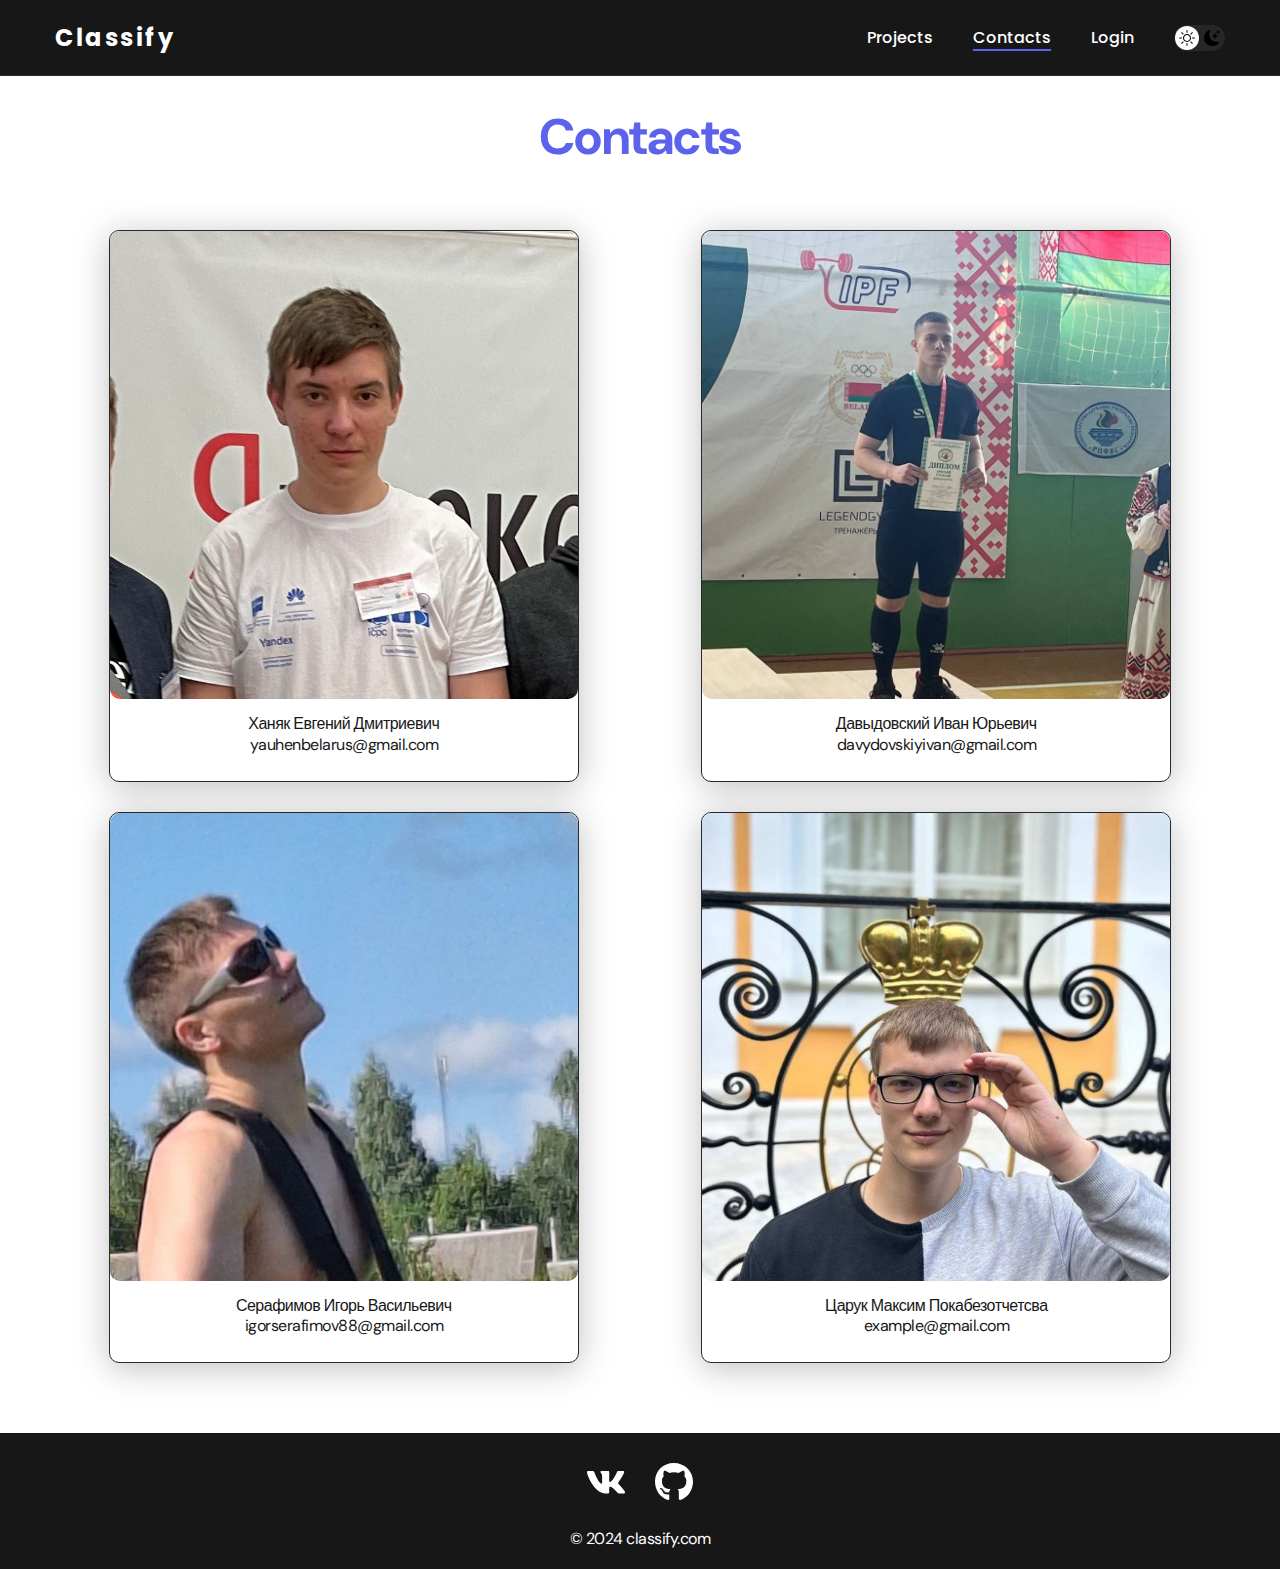
==== UI/html/contacts.html @ d3417418 "Added UI" ====
<!DOCTYPE html>
<html lang="en">
<head>
    <meta charset="UTF-8">
    <meta name="viewport" content="width=device-width, initial-scale=1.0">
    <title>Freelancer portfolio</title>
    <link rel="stylesheet" href="../css/main.css">
</head>
<body>

    <nav class="nav">
        <div class="container">
            <div class="nav-row">
                <a href=index.html class="logo"> <strong>Classify</strong> </a>
                
                
                <button class="dark-mode-btn">
                    <img src="../img/icons/sun.svg" alt="Light mode" class="dark-mode-btn__icon">
                    <img src="../img/icons/moon.svg" alt="Dark mode" class="dark-mode-btn__icon">
                </button>
                
                
                <ul class="nav-list">
                    <li class="nav-list__item"><a href="../html/index.html" class="nav-list__link">Projects</a></li>
                    <li class="nav-list__item"><a href="../html/contacts.html" class="nav-list__link   nav-list__link--active">Contacts</a></li>
                    <li class="nav-list__item"><a href="../html/login.html" class="nav-list__link">Login</a></li>
                </ul>
            </div>
        </div>
    </nav>


    <main class="section">
        <div class="container">
        
                <h1 class="title-1">Contacts</h1>

                <ul class="contacts">
                    <li class="contact">
                        <a href="../html/project-page.html">
                            <img src="../img/authors/Yauhen.jpg" alt="contact img" class="contact__img">
                            <h3 class="contact__title">Ханяк Евгений Дмитриевич <br>
                                yauhenbelarus@gmail.com</h3>
                        </a>
                    </li>
                    <li class="contact">
                        <a href="../html/project-page.html">
                            <img src="../img/authors/Ivan.jpg" alt="contact img" class="contact__img">
                            <h3 class="contact__title">Давыдовский Иван Юрьевич <br>
                                davydovskiyivan@gmail.com</h3>
                        </a>
                    </li>
                    <li class="contact">
                        <a href="../html/project-page.html">
                            <img src="../img/authors/Igor.jpg" alt="contact img" class="contact__img">
                            <h3 class="contact__title">Серафимов Игорь Васильевич <br>
                                igorserafimov88@gmail.com
                            </h3>
                        </a>
                    </li>
                    <li class="contact">
                        <a href="../html/project-page.html">
                            <img src="../img/authors/Maks.jpg" alt="contact img" class="contact__img">
                            <h3 class="contact__title">Царук Максим Покабезотчетсва <br>
                                example@gmail.com
                            </h3>
                        </a>
                    </li>
                </ul>
                
            </div>
    </main>


    <footer class="footer">
        <div class="container">
            <div class="footer__wrapper">
                <ul class="social">
                    <li class="social__item">
                        <a href="#!"><img src="../img/icons/vk.svg" alt="link"></a>
                    </li>
                    <li class="social__item">
                        <a href="#!"><img src="../img/icons/gitHub.svg" alt="link"></a>
                    </li>
                </ul>
                <div class="copyright">
                    <p>© 2024 classify.com</p>
                </div>
            </div>
        </div>
    </footer>

    <script src="../js/main.js"></script>

</body>
</html>
---- UI/css/main.css ----
@import "./reset.css";
@import url('https://fonts.googleapis.com/css2?family=DM+Sans:ital,opsz,wght@0,9..40,100..1000;1,9..40,100..1000&family=Poppins:ital,wght@0,100;0,300;0,400;0,500;0,700;0,900;1,100;1,300;1,400;1,500;1,700;1,900&display=swap');

@import "./header.css";
@import "./navigation.css";
@import "./section.css";
@import "./contacts.css";
@import "./login.css";
@import "./footer.css";
@import "./media.css";


/*
font-family: "DM Sans", sans-serif;
font-family: "Poppins", sans-serif; 
*/


/*{
    border: 1px solid red;
} */


:root {
    --black: #171718;
    --black-border: #26292D;
    --white: #ffffff;
    --purple: #5C62EC;

    --text-color: var(--black);
    --dark-bg: var(--black);
    --dark-border: var(--black-border);
    --header-text: var(--white);
    --accent: var(--purple);

    /* Light mode */
    --page-bg: var(--white);
    --text-color: var(--black);

    --title-1: var(--accent);

    --project-card-bg: var(--white);
    --project-card-text: var(--black);
    --box-shadow: 0px 5px 35px  rgba(0, 0, 0, 0.25);
}


.dark {
    /* Dark mode */
    --page-bg: #252526;
    --text-color: var(--white);

    --title-1: var(--white);

    --project-card-bg: var(--black);
    --project-card-text: var(--white);
    --box-shadow: 0px 5px 35px  rgba(0, 0, 0, 0.8);
}


html, body {
    display: flex;
    flex-direction: column;
    min-height: 100vh;

    font-family: "DM Sans", sans-serif;
    letter-spacing: -0.5px;

    /* Color mode */
    background-color: var(--page-bg);
    color: var(--text-color);
}


/* General */

.container{
    margin: 0 auto;
    padding: 0 15px;
    max-width: 1200px; 
}


.none {
    display: none !important;
}


.section {
    padding: 70px 0;
}

.title-1 {
    margin-top: 35px;
    margin-bottom: 60px;

    font-size: 50px;
    font-weight: 700;
    line-height: 1.3;
    color: var(--title-1);
    text-align: center;
}



.title-2 {
    margin-bottom: 20px;

    font-size: 40px;
    line-height: 1.3;
    font-weight: 700;
}
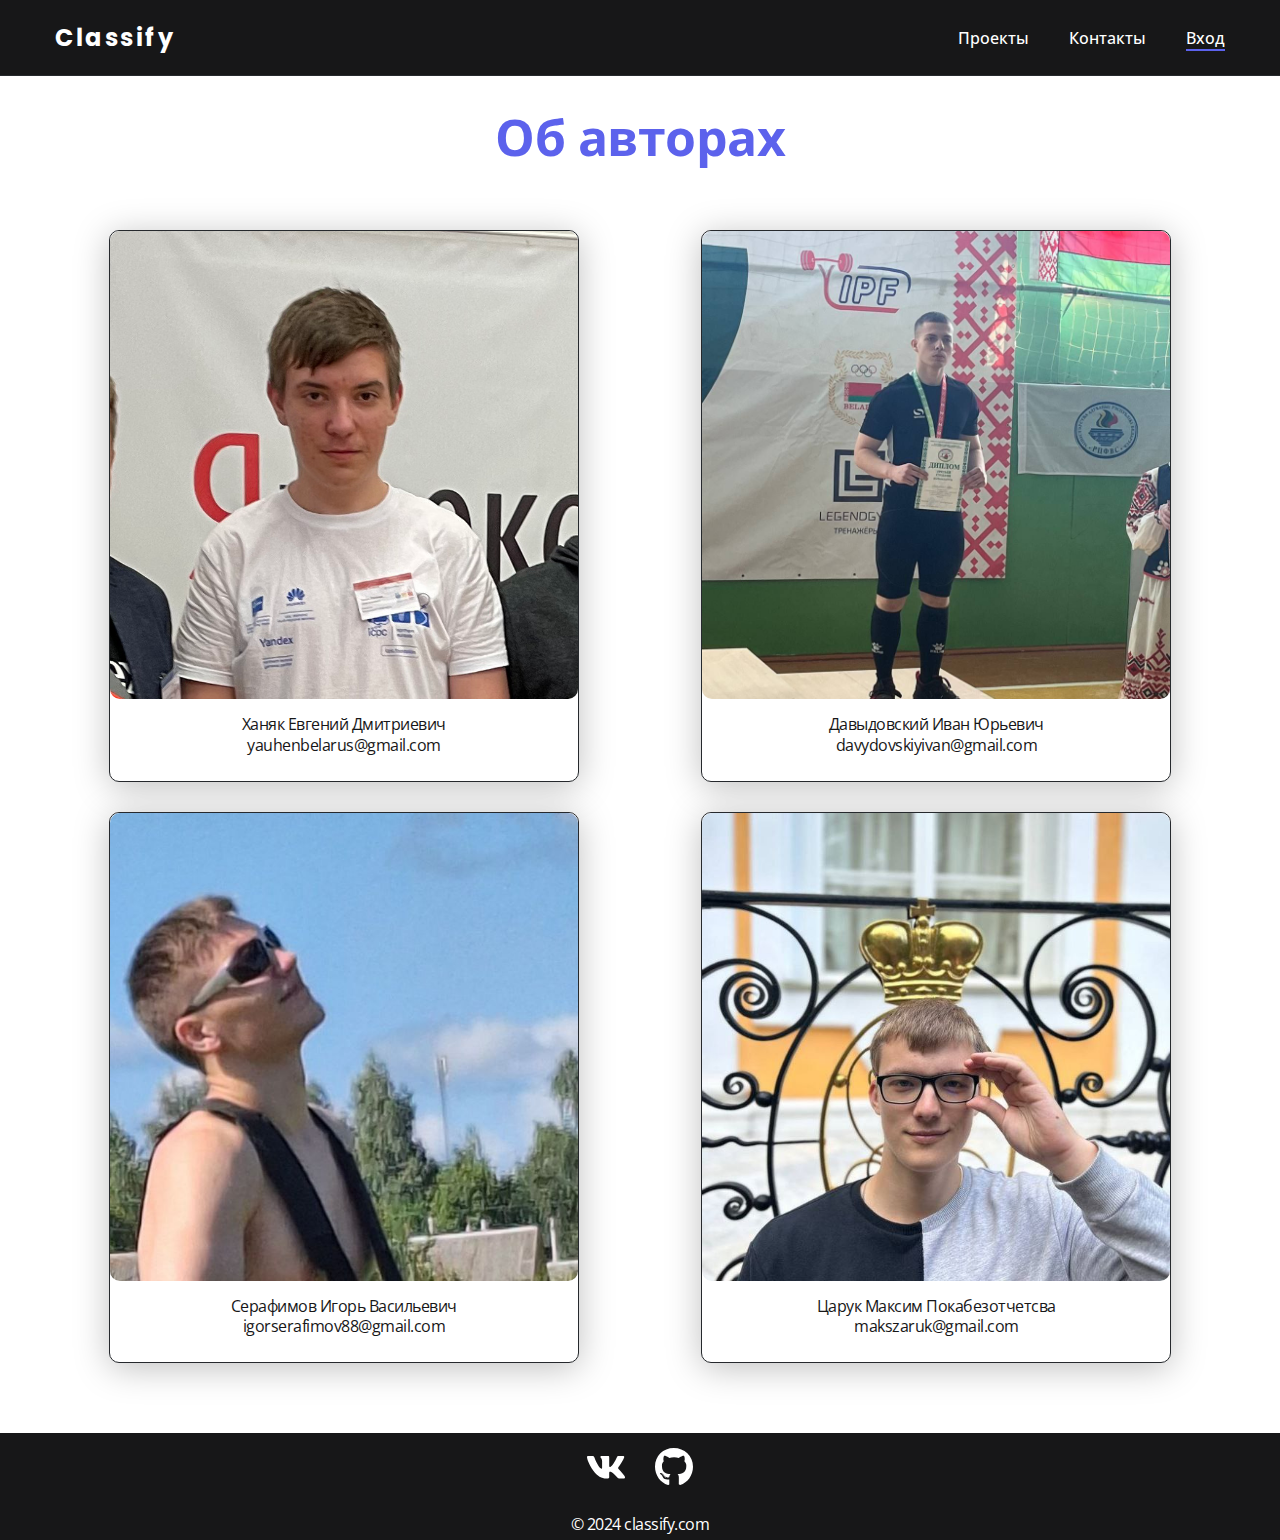
==== commit 3d231b1a: "Added page about authors" ====
--- a/UI/html/contacts.html
+++ b/UI/html/contacts.html
@@ -3,9 +3,12 @@
 <head>
     <meta charset="UTF-8">
     <meta name="viewport" content="width=device-width, initial-scale=1.0">
-    <title>Freelancer portfolio</title>
+    <title>Classify</title>
     <link rel="stylesheet" href="../css/main.css">
+    <link rel="shortcut icon" href="../img/png/Logo_BNTU.png"/>
+    
 </head>
+
 <body>
 
     <nav class="nav">
@@ -14,16 +17,10 @@
                 <a href=index.html class="logo"> <strong>Classify</strong> </a>
                 
                 
-                <button class="dark-mode-btn">
-                    <img src="../img/icons/sun.svg" alt="Light mode" class="dark-mode-btn__icon">
-                    <img src="../img/icons/moon.svg" alt="Dark mode" class="dark-mode-btn__icon">
-                </button>
-                
-                
                 <ul class="nav-list">
-                    <li class="nav-list__item"><a href="../html/index.html" class="nav-list__link">Projects</a></li>
-                    <li class="nav-list__item"><a href="../html/contacts.html" class="nav-list__link   nav-list__link--active">Contacts</a></li>
-                    <li class="nav-list__item"><a href="../html/login.html" class="nav-list__link">Login</a></li>
+                    <li class="nav-list__item"><a href="index.html" class="nav-list__link">Проекты</a></li>
+                    <li class="nav-list__item"><a href="contacts.html" class="nav-list__link">Контакты</a></li>
+                    <li class="nav-list__item"><a href="login.html" class="nav-list__link  nav-list__link--active">Вход</a></li>
                 </ul>
             </div>
         </div>
@@ -32,29 +29,29 @@
 
     <main class="section">
         <div class="container">
-        
-                <h1 class="title-1">Contacts</h1>
+            <div class="contacts-page">
+                <h1 class="title-1">Об авторах</h1>
 
                 <ul class="contacts">
                     <li class="contact">
                         <a href="../html/project-page.html">
                             <img src="../img/authors/Yauhen.jpg" alt="contact img" class="contact__img">
                             <h3 class="contact__title">Ханяк Евгений Дмитриевич <br>
-                                yauhenbelarus@gmail.com</h3>
+                                                       yauhenbelarus@gmail.com</h3>
                         </a>
                     </li>
                     <li class="contact">
                         <a href="../html/project-page.html">
                             <img src="../img/authors/Ivan.jpg" alt="contact img" class="contact__img">
                             <h3 class="contact__title">Давыдовский Иван Юрьевич <br>
-                                davydovskiyivan@gmail.com</h3>
+                                                       davydovskiyivan@gmail.com</h3>
                         </a>
                     </li>
                     <li class="contact">
                         <a href="../html/project-page.html">
                             <img src="../img/authors/Igor.jpg" alt="contact img" class="contact__img">
                             <h3 class="contact__title">Серафимов Игорь Васильевич <br>
-                                igorserafimov88@gmail.com
+                                                       igorserafimov88@gmail.com
                             </h3>
                         </a>
                     </li>
@@ -62,13 +59,13 @@
                         <a href="../html/project-page.html">
                             <img src="../img/authors/Maks.jpg" alt="contact img" class="contact__img">
                             <h3 class="contact__title">Царук Максим Покабезотчетсва <br>
-                                example@gmail.com
+                                                       makszaruk@gmail.com
                             </h3>
                         </a>
                     </li>
                 </ul>
-                
             </div>
+        </div>
     </main>
 
 
@@ -77,10 +74,10 @@
             <div class="footer__wrapper">
                 <ul class="social">
                     <li class="social__item">
-                        <a href="#!"><img src="../img/icons/vk.svg" alt="link"></a>
+                        <a href="#!"><img src="../img/icons/socials/vk.svg" alt="link"></a>
                     </li>
                     <li class="social__item">
-                        <a href="#!"><img src="../img/icons/gitHub.svg" alt="link"></a>
+                        <a href="#!"><img src="../img/icons/socials/gitHub.svg" alt="link"></a>
                     </li>
                 </ul>
                 <div class="copyright">
--- a/UI/css/main.css
+++ b/UI/css/main.css
@@ -1,5 +1,6 @@
 @import "./reset.css";
 @import url('https://fonts.googleapis.com/css2?family=DM+Sans:ital,opsz,wght@0,9..40,100..1000;1,9..40,100..1000&family=Poppins:ital,wght@0,100;0,300;0,400;0,500;0,700;0,900;1,100;1,300;1,400;1,500;1,700;1,900&display=swap');
+@import url('https://fonts.googleapis.com/css2?family=Open+Sans:ital,wght@0,300..800;1,300..800&display=swap');
 
 @import "./header.css";
 @import "./navigation.css";
@@ -12,7 +13,8 @@
 
 /*
 font-family: "DM Sans", sans-serif;
-font-family: "Poppins", sans-serif; 
+font-family: "Poppins", sans-serif;
+font-family: "Open Sans", sans-serif;
 */
 
 
@@ -63,7 +65,7 @@
     flex-direction: column;
     min-height: 100vh;
 
-    font-family: "DM Sans", sans-serif;
+    font-family: "Open Sans", sans-serif;
     letter-spacing: -0.5px;
 
     /* Color mode */
